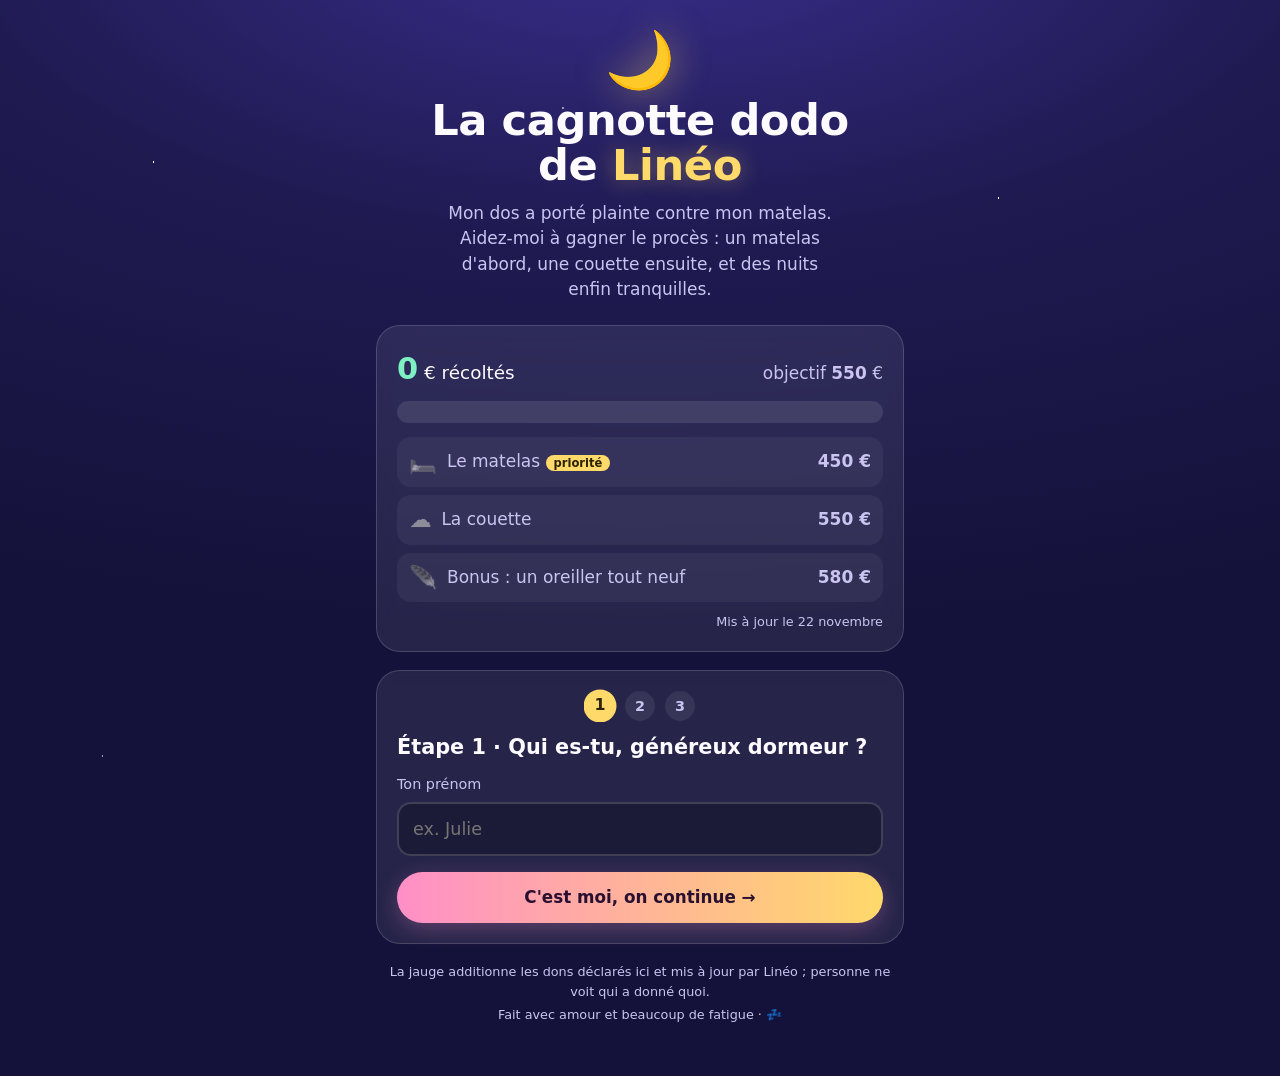
==== cagnotte/index.html @ b5e32ca2 "Ajoute la cagnotte dodo (/cagnotte/) : parcours en 3 étapes, jauge par paliers, blocage maman Page a" ====
<!DOCTYPE html>
<html lang="fr">
<head>
<meta charset="utf-8">
<meta name="viewport" content="width=device-width, initial-scale=1, viewport-fit=cover">
<meta http-equiv="Content-Security-Policy" content="default-src 'none'; script-src 'self'; style-src 'self' https://fonts.googleapis.com; font-src https://fonts.gstatic.com; img-src 'self' data:; connect-src 'self' https://formsubmit.co; base-uri 'none'; form-action 'none'; object-src 'none'">
<meta name="robots" content="noindex, nofollow">
<title>La cagnotte dodo de Linéo</title>
<meta name="description" content="Aidez Linéo à bien dormir : un matelas, une couette, et des nuits enfin tranquilles.">
<meta property="og:title" content="La cagnotte dodo de Linéo 😴">
<meta property="og:description" content="Un matelas d'abord, une couette ensuite. Chaque euro compte (surtout pour mon dos).">
<meta name="theme-color" content="#14123a">
<link rel="icon" href="data:image/svg+xml,%3Csvg xmlns='http://www.w3.org/2000/svg' viewBox='0 0 100 100'%3E%3Ctext y='.9em' font-size='90'%3E%F0%9F%98%B4%3C/text%3E%3C/svg%3E">
<link rel="preconnect" href="https://fonts.googleapis.com">
<link rel="preconnect" href="https://fonts.gstatic.com" crossorigin>
<link href="https://fonts.googleapis.com/css2?family=Fredoka:wght@400;600;700&display=swap" rel="stylesheet">
<link rel="stylesheet" href="style.css">
<script src="app.js" defer></script>
</head>
<body>
<div class="sky" aria-hidden="true"></div>
<canvas id="confetti" aria-hidden="true"></canvas>

<main class="wrap">
  <header class="hero">
    <div class="moon" aria-hidden="true">🌙</div>
    <h1>La cagnotte dodo<br>de <span class="hl">Linéo</span></h1>
    <p class="lead">Mon dos a porté plainte contre mon matelas. Aidez-moi à gagner le procès&nbsp;: un matelas d'abord, une couette ensuite, et des nuits enfin tranquilles.</p>
  </header>

  <section class="card gauge" aria-labelledby="g-title">
    <h2 id="g-title" class="sr">Où en est la cagnotte</h2>
    <div class="gauge__top">
      <span class="gauge__total"><b id="total">…</b> € récoltés</span>
      <span class="gauge__goal">objectif <b id="goal">550</b> €</span>
    </div>
    <div class="bar" role="progressbar" aria-valuemin="0" aria-valuemax="550" aria-valuenow="0" id="bar">
      <div class="bar__fill" id="fill"></div>
    </div>
    <ol class="steps-goal" id="paliers"></ol>
    <p class="gauge__note" id="maj"></p>
  </section>

  <section class="card flow" aria-live="polite">
    <ol class="dots" aria-hidden="true">
      <li class="on">1</li><li>2</li><li>3</li>
    </ol>

    <!-- Étape 1 : prénom -->
    <form class="step" id="s1" novalidate>
      <h2>Étape 1 · Qui es-tu, généreux dormeur&nbsp;?</h2>
      <label for="prenom">Ton prénom</label>
      <input id="prenom" name="prenom" autocomplete="given-name" maxlength="40" placeholder="ex. Julie" required>
      <p class="err" id="err1" hidden></p>
      <div class="mom" id="mom" hidden>
        <div class="mom__emoji" aria-hidden="true">🙅‍♀️</div>
        <p><b>Non toi maman, tu as déjà participé, tu arrêtes maintenant&nbsp;😄</b></p>
        <p class="small">Merci pour tout, vraiment. Mais range ce portefeuille.</p>
      </div>
      <button class="btn" type="submit">C'est moi, on continue →</button>
    </form>

    <!-- Étape 2 : montant -->
    <form class="step" id="s2" hidden novalidate>
      <h2>Étape 2 · Combien pour mon sommeil&nbsp;?</h2>
      <div class="chips" role="group" aria-label="Montants rapides">
        <button type="button" class="chip" data-v="5">5 €</button>
        <button type="button" class="chip" data-v="10">10 €</button>
        <button type="button" class="chip" data-v="20">20 €</button>
        <button type="button" class="chip" data-v="50">50 €</button>
      </div>
      <label for="montant">Ou un autre montant (1 à 500 €)</label>
      <div class="euro"><input id="montant" name="montant" type="number" inputmode="decimal" min="1" max="500" step="1" placeholder="15"><span>€</span></div>
      <p class="fun" id="fun">Choisis un montant, je te dis ce qu'il devient 👀</p>
      <p class="err" id="err2" hidden></p>
      <div class="row">
        <button class="btn btn--ghost" type="button" data-back="s1">← Retour</button>
        <button class="btn" type="submit">Je valide →</button>
      </div>
    </form>

    <!-- Étape 3 : paiement -->
    <div class="step" id="s3" hidden>
      <h2>Étape 3 · Comment tu envoies&nbsp;?</h2>
      <p class="recap" id="recap"></p>
      <div class="pay">
        <button class="pay__btn pay--paypal" type="button" data-pay="paypal">PayPal</button>
        <button class="pay__btn pay--lydia" type="button" data-pay="lydia">Lydia</button>
        <button class="pay__btn pay--wero" type="button" data-pay="wero">Wero</button>
      </div>
      <div class="payinfo" id="payinfo" hidden></div>
      <div class="row">
        <button class="btn btn--ghost" type="button" data-back="s2">← Retour</button>
      </div>
    </div>

    <!-- Merci -->
    <div class="step" id="s4" hidden>
      <div class="thanks__emoji" aria-hidden="true">🛏️✨</div>
      <h2 id="thx-title">Merci&nbsp;!</h2>
      <p class="fun fun--big" id="thx-fun"></p>
      <p class="small">Linéo est prévenu. Il dormira mieux, et c'est grâce à toi.</p>
      <button class="btn btn--ghost" type="button" id="again">Faire un autre don</button>
    </div>
  </section>

  <footer class="foot">
    <p>La jauge additionne les dons déclarés ici et mis à jour par Linéo&nbsp;; personne ne voit qui a donné quoi.</p>
    <p>Fait avec amour et beaucoup de fatigue · <span aria-hidden="true">💤</span></p>
  </footer>
</main>
</body>
</html>
---- cagnotte/style.css ----
:root{
  --night:#14123a; --night-2:#1f1b52; --ink:#fdfbff; --muted:#c9c4f0;
  --moon:#ffd96a; --pink:#ff8fc7; --mint:#7ef0c4; --lav:#a99bff;
  --card:rgba(255,255,255,.08); --line:rgba(255,255,255,.16);
  --f:'Fredoka','Segoe UI Rounded','Segoe UI',system-ui,sans-serif;
  color-scheme:dark;
}
*{box-sizing:border-box}
html{-webkit-text-size-adjust:100%}
body{
  margin:0;min-height:100vh;font-family:var(--f);color:var(--ink);font-size:17px;line-height:1.5;
  background:radial-gradient(120% 80% at 50% -10%,#3a2f8f 0%,var(--night-2) 45%,var(--night) 100%) fixed,var(--night);
}
.sky{position:fixed;inset:0;pointer-events:none;z-index:0;
  background-image:
    radial-gradient(1.5px 1.5px at 12% 18%,#fff 50%,transparent 51%),
    radial-gradient(1px 1px at 28% 62%,#fff 50%,transparent 51%),
    radial-gradient(2px 2px at 44% 12%,#fff8 50%,transparent 51%),
    radial-gradient(1px 1px at 63% 40%,#fff 50%,transparent 51%),
    radial-gradient(1.5px 1.5px at 78% 22%,#fff 50%,transparent 51%),
    radial-gradient(1px 1px at 88% 70%,#fff 50%,transparent 51%),
    radial-gradient(1.5px 1.5px at 8% 84%,#fff9 50%,transparent 51%),
    radial-gradient(1px 1px at 54% 90%,#fff 50%,transparent 51%);
  animation:twinkle 4s ease-in-out infinite alternate}
@keyframes twinkle{to{opacity:.45}}
#confetti{position:fixed;inset:0;width:100%;height:100%;pointer-events:none;z-index:50}
.wrap{position:relative;z-index:1;max-width:560px;margin:0 auto;padding:32px 16px 48px}
.sr{position:absolute;width:1px;height:1px;overflow:hidden;clip:rect(0 0 0 0)}

.hero{text-align:center;margin-bottom:22px}
.moon{font-size:56px;line-height:1;animation:float 5s ease-in-out infinite;filter:drop-shadow(0 0 18px #ffd96a88)}
@keyframes float{50%{transform:translateY(-8px) rotate(-6deg)}}
h1{font-size:clamp(2rem,8vw,2.7rem);line-height:1.05;margin:10px 0 12px;font-weight:700;letter-spacing:-.01em}
.hl{color:var(--moon);text-shadow:0 0 22px #ffd96a66}
.lead{color:var(--muted);margin:0 auto;max-width:36ch}

.card{background:var(--card);border:1px solid var(--line);border-radius:24px;padding:20px;margin-bottom:18px;
  backdrop-filter:blur(8px);-webkit-backdrop-filter:blur(8px)}

.gauge__top{display:flex;justify-content:space-between;align-items:baseline;gap:8px;flex-wrap:wrap;margin-bottom:10px}
.gauge__total{font-size:1.15rem}
.gauge__total b{font-size:1.9rem;color:var(--mint)}
.gauge__goal{color:var(--muted)}
.bar{height:22px;border-radius:999px;background:rgba(255,255,255,.1);overflow:hidden;position:relative}
.bar__fill{height:100%;width:0;border-radius:inherit;
  background:linear-gradient(90deg,var(--lav),var(--pink),var(--moon));
  transition:width 1.4s cubic-bezier(.2,.8,.2,1);box-shadow:0 0 16px #ff8fc766}
.steps-goal{list-style:none;margin:14px 0 0;padding:0;display:grid;gap:8px}
.steps-goal li{display:flex;align-items:center;gap:10px;padding:8px 12px;border-radius:14px;background:rgba(255,255,255,.05);color:var(--muted);transition:.4s}
.steps-goal li .ico{font-size:1.4rem;filter:grayscale(1);opacity:.6;transition:.4s}
.steps-goal li .amt{margin-left:auto;font-weight:600}
.steps-goal li.done{background:rgba(126,240,196,.14);color:var(--ink)}
.steps-goal li.done .ico{filter:none;opacity:1}
.steps-goal li.done .amt::after{content:" ✓";color:var(--mint)}
.steps-goal li.prio .tag{font-size:.72rem;background:var(--moon);color:#2b2300;border-radius:999px;padding:1px 8px;font-weight:600}
.gauge__note{margin:10px 0 0;font-size:.8rem;color:var(--muted);text-align:right}

.dots{list-style:none;display:flex;justify-content:center;gap:10px;margin:0 0 14px;padding:0}
.dots li{width:30px;height:30px;border-radius:50%;display:grid;place-items:center;font-weight:600;font-size:.9rem;
  background:rgba(255,255,255,.08);color:var(--muted);transition:.3s}
.dots li.on{background:var(--moon);color:#2b2300;transform:scale(1.1)}
.dots li.ok{background:var(--mint);color:#06301f}

.step h2{font-size:1.3rem;margin:0 0 14px;line-height:1.2}
.step{animation:pop .35s ease}
@keyframes pop{from{opacity:0;transform:translateY(8px)}}
label{display:block;font-size:.9rem;color:var(--muted);margin:6px 0 6px}
input{width:100%;font:inherit;font-size:1.1rem;color:var(--ink);background:rgba(0,0,0,.25);border:2px solid var(--line);
  border-radius:14px;padding:12px 14px;outline:none;transition:border-color .2s}
input:focus{border-color:var(--lav)}
.euro{position:relative}
.euro span{position:absolute;right:16px;top:50%;transform:translateY(-50%);color:var(--muted)}
input::-webkit-outer-spin-button,input::-webkit-inner-spin-button{-webkit-appearance:none;margin:0}
input[type=number]{-moz-appearance:textfield;appearance:textfield}

.btn{font:inherit;font-weight:600;font-size:1.05rem;border:0;border-radius:999px;padding:13px 22px;cursor:pointer;
  background:linear-gradient(90deg,var(--pink),var(--moon));color:#2a1030;margin-top:16px;width:100%;
  transition:transform .15s, box-shadow .15s;box-shadow:0 6px 22px #ff8fc744}
.btn:hover{transform:translateY(-2px)}
.btn:active{transform:scale(.98)}
.btn--ghost{background:transparent;color:var(--muted);border:1px solid var(--line);box-shadow:none}
.row{display:flex;gap:10px}
.row .btn{flex:1}
:focus-visible{outline:3px solid var(--moon);outline-offset:3px}

.chips{display:grid;grid-template-columns:repeat(4,1fr);gap:8px;margin-bottom:8px}
.chip{font:inherit;font-weight:600;font-size:1.05rem;padding:12px 0;border-radius:14px;cursor:pointer;
  border:2px solid var(--line);background:rgba(255,255,255,.06);color:var(--ink);transition:.15s}
.chip:hover{border-color:var(--lav)}
.chip.sel{background:var(--lav);border-color:var(--lav);color:#16113d}

.fun{margin:14px 0 0;padding:14px;border-radius:16px;background:rgba(255,217,106,.1);border:1px dashed #ffd96a66;
  min-height:3.2em;font-size:1.05rem}
.fun.bump{animation:bump .4s ease}
@keyframes bump{40%{transform:scale(1.03)}}
.fun--big{font-size:1.2rem;text-align:center}
.err{color:#ffb3b3;margin:8px 0 0;font-size:.95rem}
.small{font-size:.9rem;color:var(--muted)}

.mom{margin-top:14px;padding:16px;border-radius:18px;background:rgba(255,143,199,.15);border:2px solid var(--pink);text-align:center;animation:shake .5s ease}
.mom p{margin:6px 0}
.mom__emoji{font-size:44px}
@keyframes shake{20%,60%{transform:translateX(-6px)}40%,80%{transform:translateX(6px)}}

.recap{margin:0 0 12px;color:var(--muted)}
.recap b{color:var(--ink)}
.pay{display:grid;gap:10px}
.pay__btn{font:inherit;font-weight:700;font-size:1.15rem;padding:15px;border-radius:16px;border:0;cursor:pointer;transition:transform .15s}
.pay__btn:hover{transform:translateY(-2px)}
.pay--paypal{background:#ffc439;color:#003087}
.pay--lydia{background:#0a82f5;color:#fff}
.pay--wero{background:#ffe600;color:#1a1a1a}
.payinfo{margin-top:14px;padding:16px;border-radius:16px;background:rgba(0,0,0,.25);border:1px solid var(--line)}
.payinfo p{margin:0 0 10px}
.payinfo .num{font-size:1.3rem;font-weight:700;letter-spacing:.04em;color:var(--moon);word-break:break-all}
.payinfo .btn{margin-top:8px}

.thanks__emoji{font-size:58px;text-align:center}
#s4 h2{text-align:center;font-size:1.6rem}

.foot{text-align:center;font-size:.8rem;color:var(--muted);margin-top:10px}
.foot p{margin:4px 0}

@media (prefers-reduced-motion:reduce){*{animation:none!important;transition:none!important}}
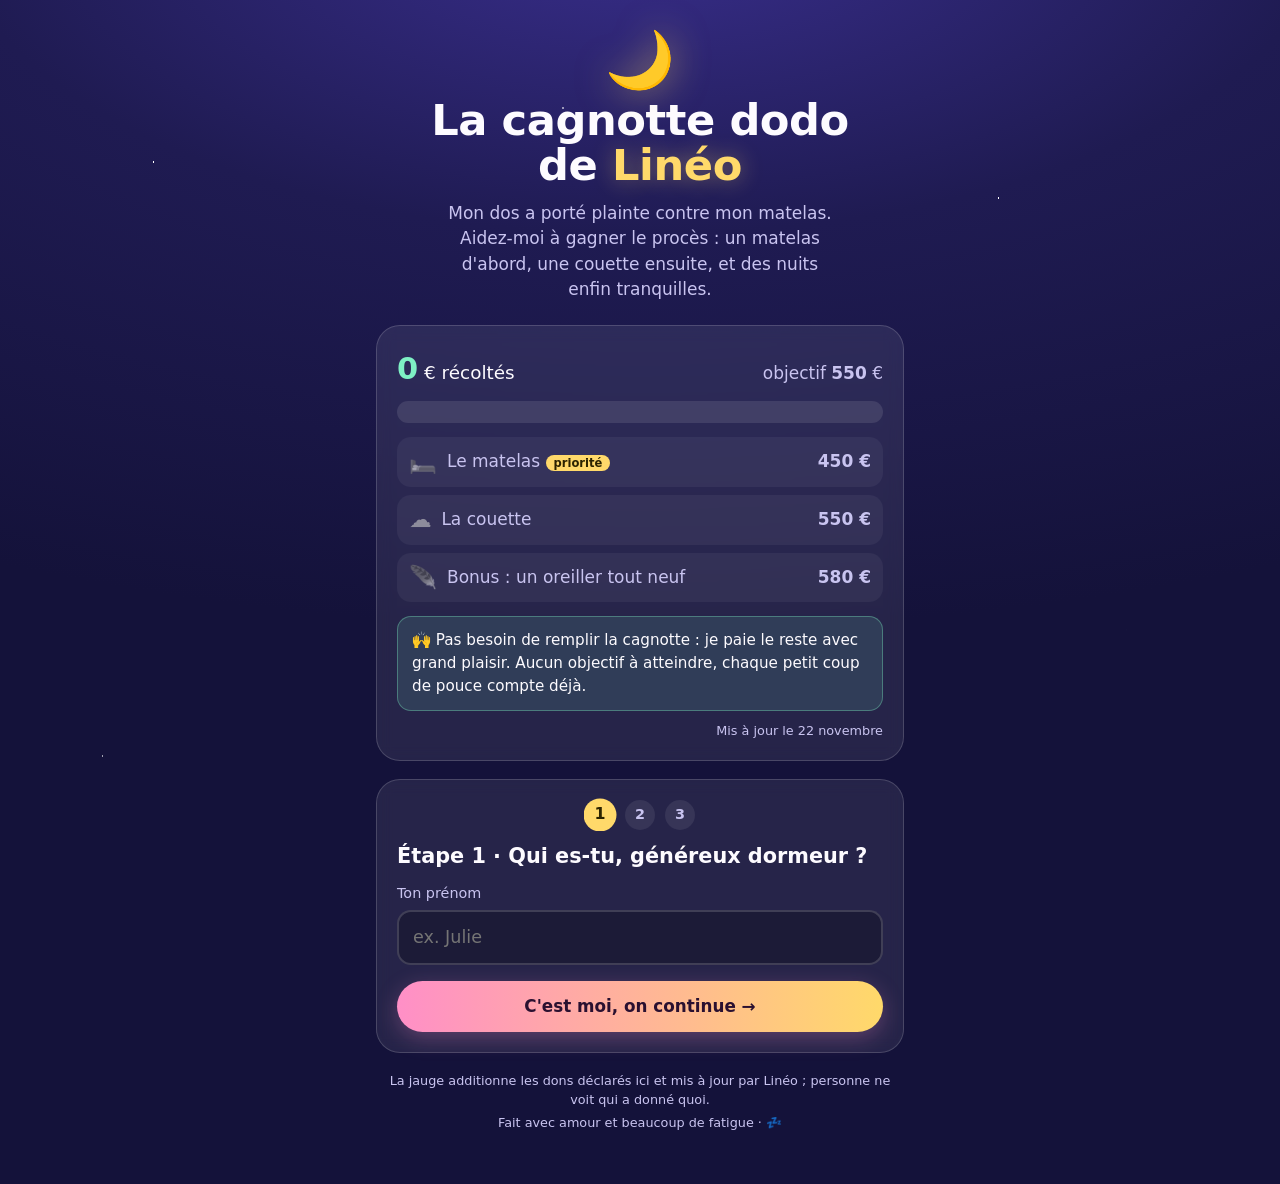
==== commit 52c7b76a: "Cagnotte : précise qu'il n'y a aucun objectif à atteindre Co-Authored-By: Claude Opus 5.5 <noreply@a" ====
--- a/cagnotte/index.html
+++ b/cagnotte/index.html
@@ -3,7 +3,7 @@
 <head>
 <meta charset="utf-8">
 <meta name="viewport" content="width=device-width, initial-scale=1, viewport-fit=cover">
-<meta http-equiv="Content-Security-Policy" content="default-src 'none'; script-src 'self'; style-src 'self' https://fonts.googleapis.com; font-src https://fonts.gstatic.com; img-src 'self' data:; connect-src 'self' https://formsubmit.co; base-uri 'none'; form-action 'none'; object-src 'none'">
+<meta http-equiv="Content-Security-Policy" content="default-src 'none'; script-src 'self'; style-src 'self' https://fonts.googleapis.com; font-src https://fonts.gstatic.com; img-src 'self' data:; connect-src 'self' https://formsubmit.co https://n8n.aef-solutions.fr; base-uri 'none'; form-action 'none'; object-src 'none'">
 <meta name="robots" content="noindex, nofollow">
 <title>La cagnotte dodo de Linéo</title>
 <meta name="description" content="Aidez Linéo à bien dormir : un matelas, une couette, et des nuits enfin tranquilles.">
@@ -38,6 +38,7 @@
       <div class="bar__fill" id="fill"></div>
     </div>
     <ol class="steps-goal" id="paliers"></ol>
+    <p class="relax">🙌 Pas besoin de remplir la cagnotte&nbsp;: je paie le reste avec grand plaisir. Aucun objectif à atteindre, chaque petit coup de pouce compte déjà.</p>
     <p class="gauge__note" id="maj"></p>
   </section>
 
--- a/cagnotte/style.css
+++ b/cagnotte/style.css
@@ -53,6 +53,7 @@
 .steps-goal li.done .ico{filter:none;opacity:1}
 .steps-goal li.done .amt::after{content:" ✓";color:var(--mint)}
 .steps-goal li.prio .tag{font-size:.72rem;background:var(--moon);color:#2b2300;border-radius:999px;padding:1px 8px;font-weight:600}
+.relax{margin:14px 0 0;padding:12px 14px;border-radius:14px;background:rgba(126,240,196,.12);border:1px solid rgba(126,240,196,.35);font-size:.95rem}
 .gauge__note{margin:10px 0 0;font-size:.8rem;color:var(--muted);text-align:right}
 
 .dots{list-style:none;display:flex;justify-content:center;gap:10px;margin:0 0 14px;padding:0}
@@ -114,6 +115,9 @@
 .payinfo p{margin:0 0 10px}
 .payinfo .num{font-size:1.3rem;font-weight:700;letter-spacing:.04em;color:var(--moon);word-break:break-all}
 .payinfo .btn{margin-top:8px}
+.qr{display:block;margin:6px auto 0;background:#fff;border-radius:14px;padding:6px}
+.qr-txt{margin:16px 0 0!important;text-align:center}
+@media (pointer:coarse){.qr,.qr-txt{display:none}}
 
 .thanks__emoji{font-size:58px;text-align:center}
 #s4 h2{text-align:center;font-size:1.6rem}
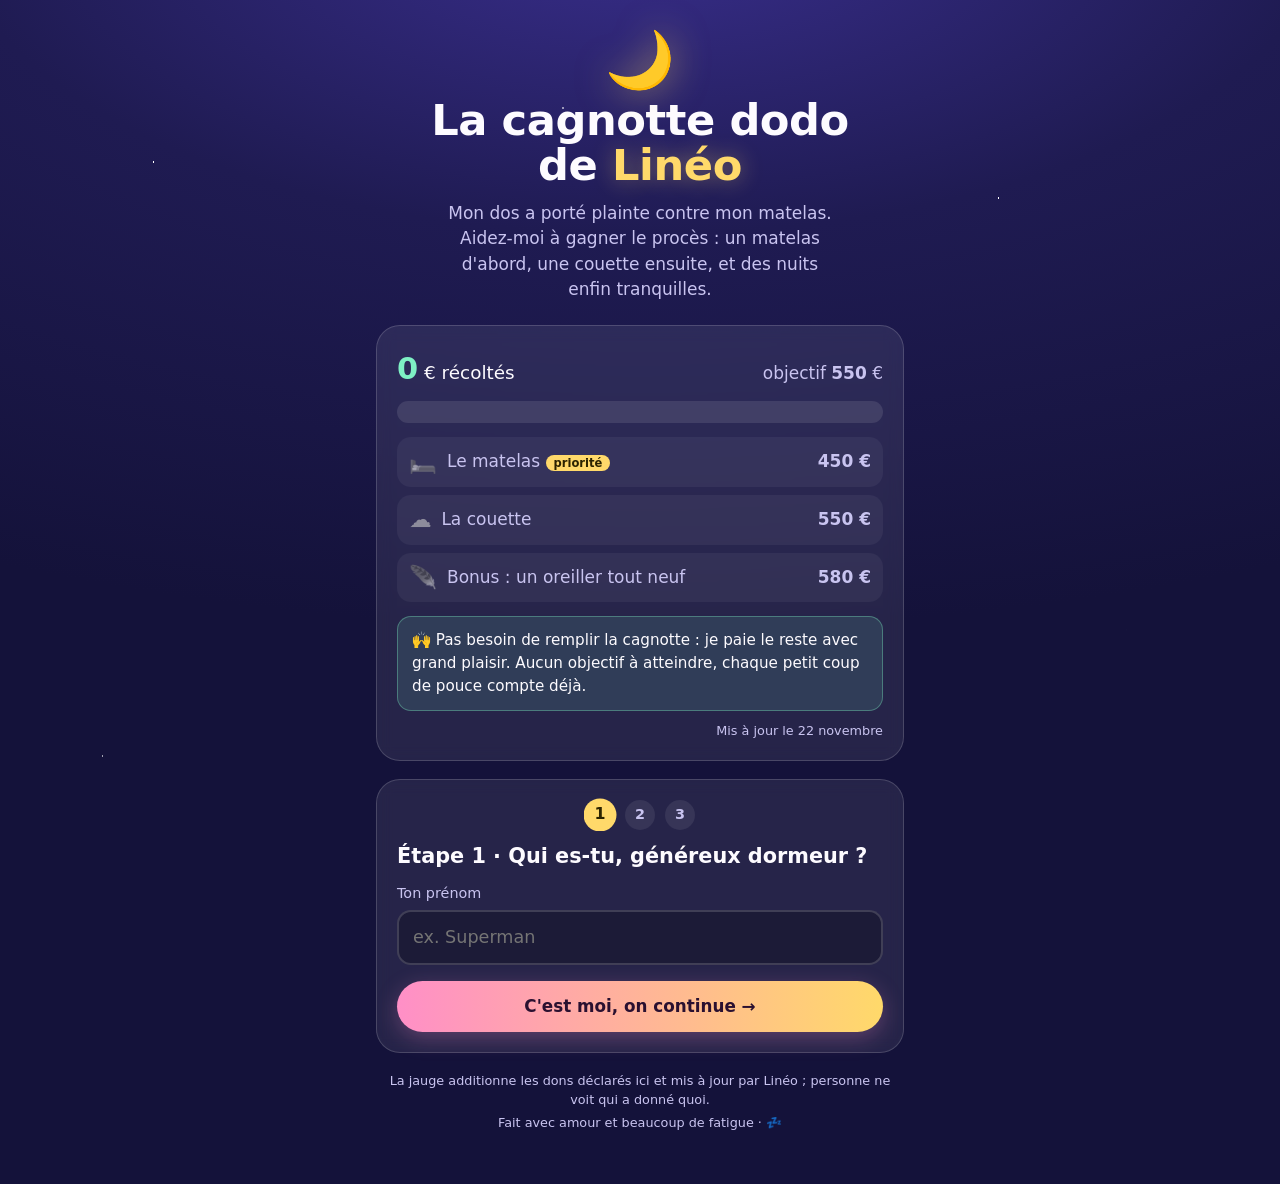
==== commit a54f4ccd: "Cagnotte : exemple de prénom en super-héros Co-Authored-By: Claude Opus 5.5 <noreply@anthropic.com>" ====
--- a/cagnotte/index.html
+++ b/cagnotte/index.html
@@ -51,7 +51,7 @@
     <form class="step" id="s1" novalidate>
       <h2>Étape 1 · Qui es-tu, généreux dormeur&nbsp;?</h2>
       <label for="prenom">Ton prénom</label>
-      <input id="prenom" name="prenom" autocomplete="given-name" maxlength="40" placeholder="ex. Julie" required>
+      <input id="prenom" name="prenom" autocomplete="given-name" maxlength="40" placeholder="ex. Batman" required>
       <p class="err" id="err1" hidden></p>
       <div class="mom" id="mom" hidden>
         <div class="mom__emoji" aria-hidden="true">🙅‍♀️</div>
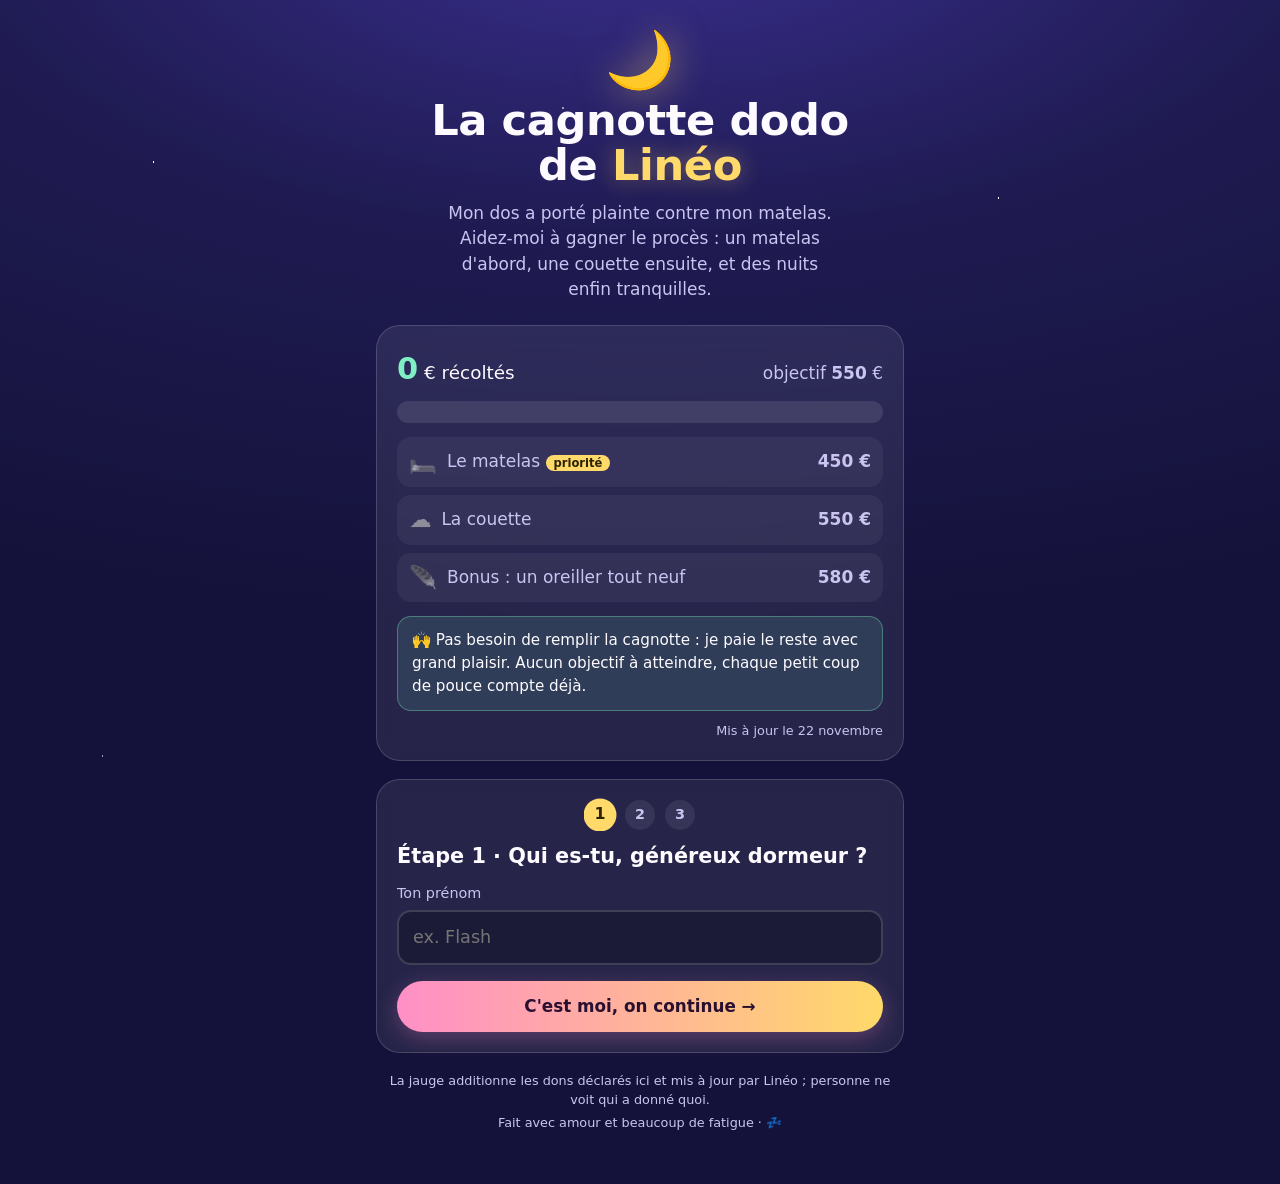
==== commit 77dd6b26: "Cagnotte : montants rapides en calculs mystère Co-Authored-By: Claude Opus 5.5 <noreply@anthropic.co" ====
--- a/cagnotte/index.html
+++ b/cagnotte/index.html
@@ -64,11 +64,12 @@
     <!-- Étape 2 : montant -->
     <form class="step" id="s2" hidden novalidate>
       <h2>Étape 2 · Combien pour mon sommeil&nbsp;?</h2>
-      <div class="chips" role="group" aria-label="Montants rapides">
-        <button type="button" class="chip" data-v="5">5 €</button>
-        <button type="button" class="chip" data-v="10">10 €</button>
-        <button type="button" class="chip" data-v="20">20 €</button>
-        <button type="button" class="chip" data-v="50">50 €</button>
+      <p class="chips__hint">Montants mystère : à toi de calculer 🤓</p>
+      <div class="chips" role="group" aria-label="Montants mystère">
+        <button type="button" class="chip" data-v="5">∫<sub>0</sub><sup>1</sup> 10x dx €</button>
+        <button type="button" class="chip" data-v="10">log<sub>2</sub>(1024) €</button>
+        <button type="button" class="chip" data-v="20">4! − 2² €</button>
+        <button type="button" class="chip" data-v="50">e<sup>iπ</sup> + 51 €</button>
       </div>
       <label for="montant">Ou un autre montant (1 à 500 €)</label>
       <div class="euro"><input id="montant" name="montant" type="number" inputmode="decimal" min="1" max="500" step="1" placeholder="15"><span>€</span></div>
--- a/cagnotte/style.css
+++ b/cagnotte/style.css
@@ -84,7 +84,10 @@
 .row .btn{flex:1}
 :focus-visible{outline:3px solid var(--moon);outline-offset:3px}
 
-.chips{display:grid;grid-template-columns:repeat(4,1fr);gap:8px;margin-bottom:8px}
+.chips{display:grid;grid-template-columns:repeat(2,1fr);gap:8px;margin-bottom:8px}
+.chips__hint{margin:0 0 8px;font-size:.9rem;color:var(--muted)}
+.chip{font-family:"Cambria Math","STIX Two Math","Times New Roman",serif!important;font-style:italic}
+.chip sub,.chip sup{font-size:.65em}
 .chip{font:inherit;font-weight:600;font-size:1.05rem;padding:12px 0;border-radius:14px;cursor:pointer;
   border:2px solid var(--line);background:rgba(255,255,255,.06);color:var(--ink);transition:.15s}
 .chip:hover{border-color:var(--lav)}
